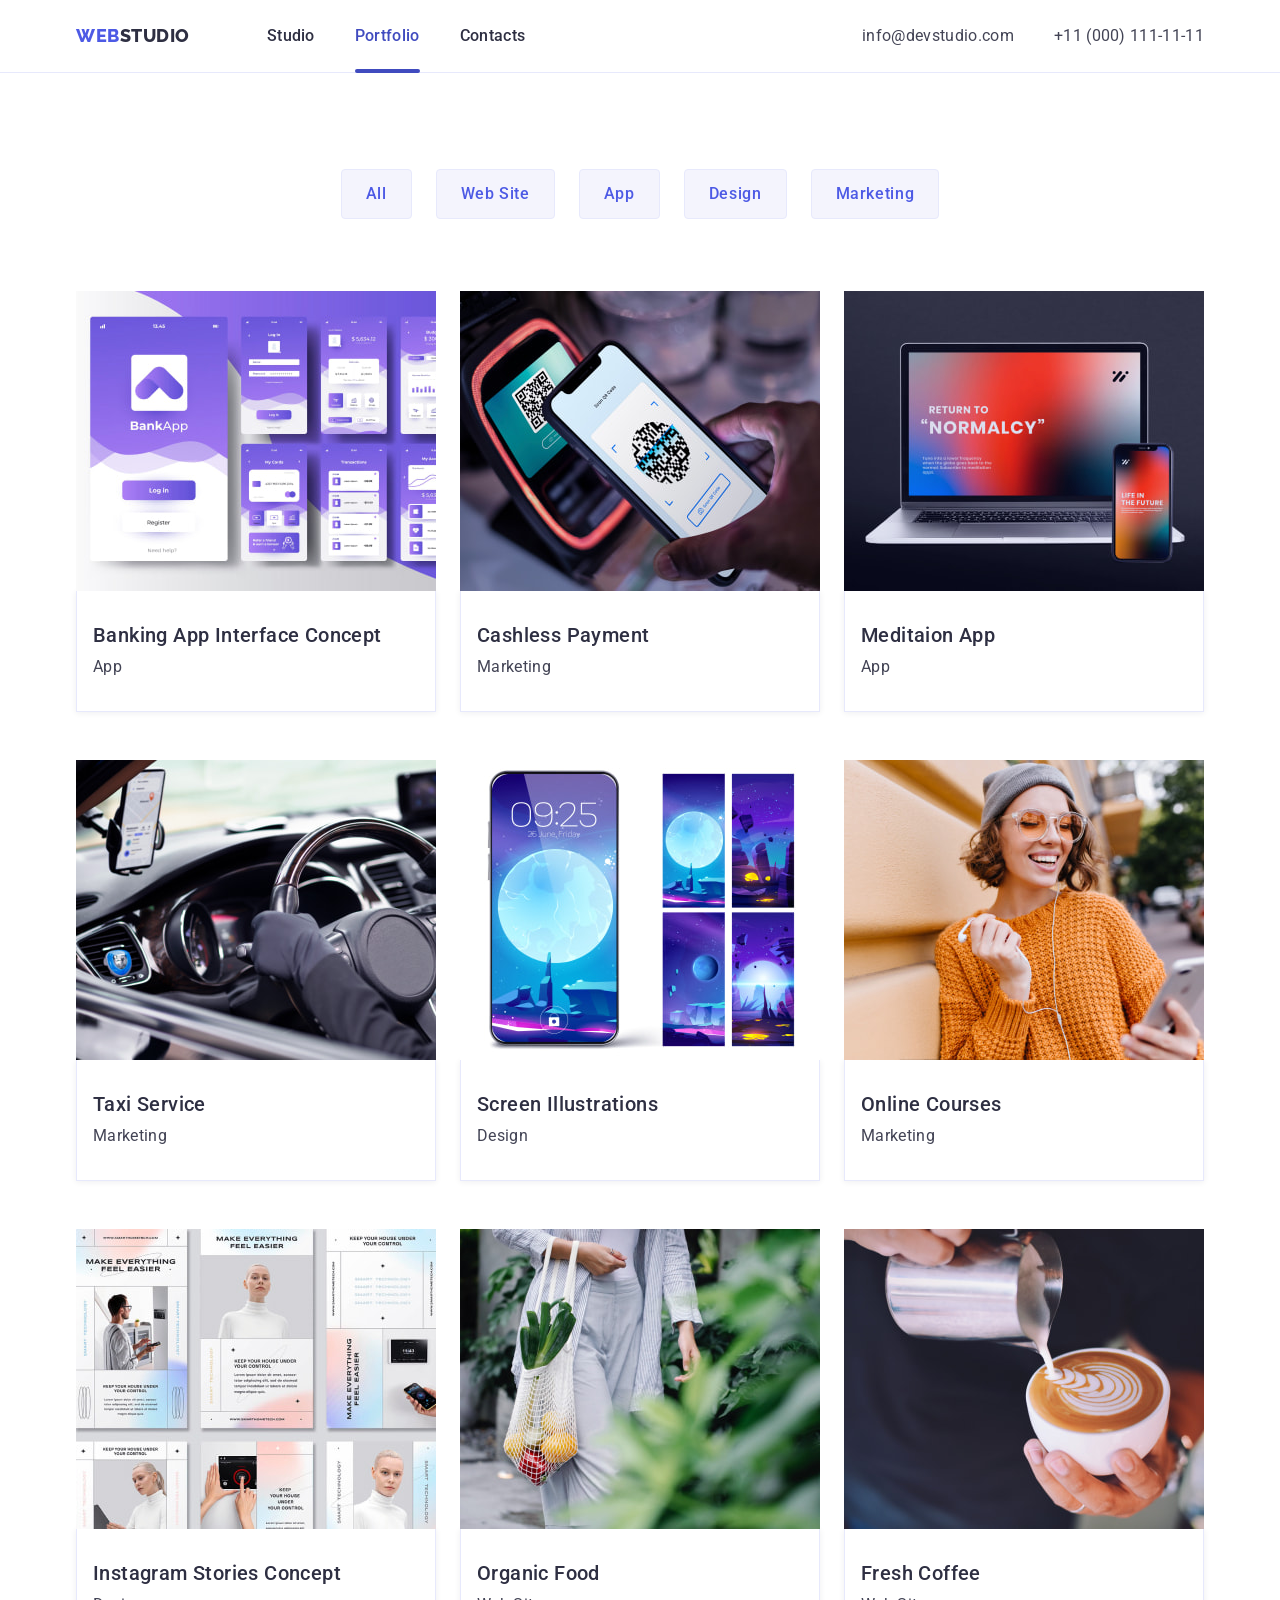
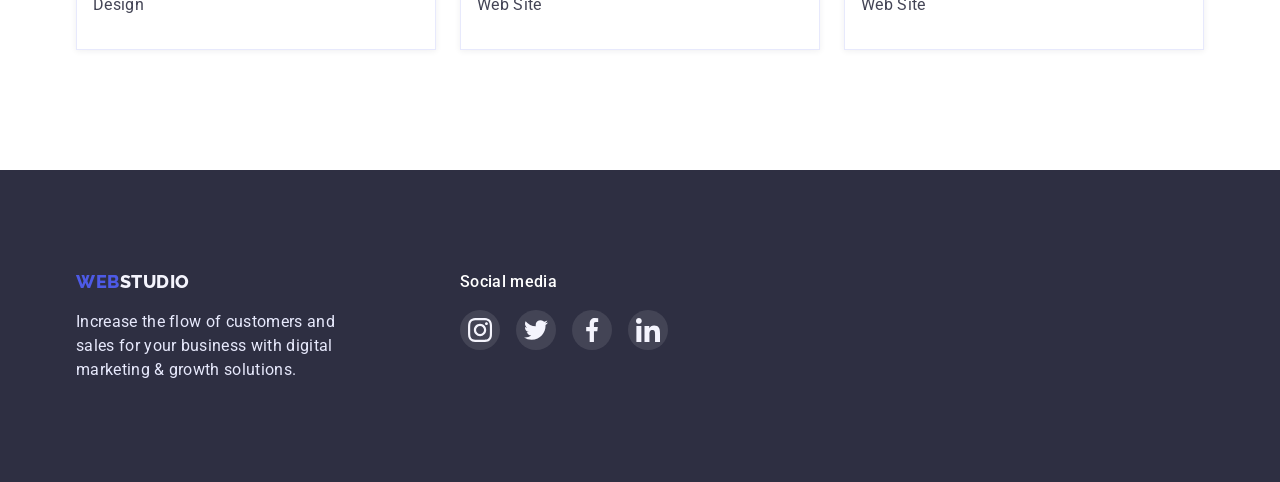
==== portfolio.html @ 549a4257 "Добавляет форму подписки" ====
<!DOCTYPE html>
<html lang="en">
  <head>
    <meta charset="UTF-8" />
    <meta http-equiv="X-UA-Compatible" content="IE=edge" />
    <meta name="viewport" content="width=device-width, initial-scale=1.0" />
    <title>Portfolio</title>
    <link rel="preconnect" href="https://fonts.googleapis.com" />
    <link rel="preconnect" href="https://fonts.gstatic.com" crossorigin />
    <link
      href="https://fonts.googleapis.com/css2?family=Raleway:wght@800&family=Roboto:wght@400;500;700&display=swap"
      rel="stylesheet"
    />
    <link
      rel="stylesheet"
      href="https://cdnjs.cloudflare.com/ajax/libs/modern-normalize/1.1.0/modern-normalize.min.css"
    />
    <link rel="stylesheet" href="./css/styles.css" />
  </head>
  <body>
    <header class="header">
      <!-- Navigation  -->
      <div class="header-container container">
        <nav class="navigation">
          <a class="nav-logo" href="./index.html"
            ><span class="logo">Web</span>Studio</a
          >
          <ul class="nav-list list">
            <li class="nav-item">
              <a class="nav-link" href="./index.html">Studio</a>
            </li>
            <li class="nav-item">
              <a class="nav-link active active-color" href="./portfolio.html"
                >Portfolio</a
              >
            </li>
            <li class="nav-item">
              <a class="nav-link" href="">Contacts</a>
            </li>
          </ul>
        </nav>

        <ul class="contacts-list list">
          <li class="contacts-item">
            <a class="contacts-link" href="mailto:info@devstudio.com"
              >info@devstudio.com</a
            >
          </li>
          <li class="contacts-item">
            <a class="contacts-link" href="tel:+11(000)1111111"
              >+11 (000) 111-11-11</a
            >
          </li>
        </ul>
      </div>
    </header>

    <main>
      <section class="works">
        <div class="container">
          <h1 class="visually-hidden">Works</h1>
          <!-- Логический заголовок -->
          <!-- buttons filter -->
          <ul class="filter-list list">
            <li><button class="filter-button" type="button">All</button></li>
            <li>
              <button class="filter-button" type="button">Web Site</button>
            </li>
            <li><button class="filter-button" type="button">App</button></li>
            <li><button class="filter-button" type="button">Design</button></li>
            <li>
              <button class="filter-button" type="button">Marketing</button>
            </li>
          </ul>

          <ul class="works-list list">
            <li class="works-item">
              <a class="works-link-box" href="">
                <div class="works-thumb">
                  <img src="./images/img.jpg" alt="img" width="360" />
                  <div class="overlay">
                    <p class="text-box">
                      14 Stylish and User-Friendly App Design Concepts · Task
                      Manager App · Calorie Tracker App · Exotic Fruit Ecommerce
                      App · Cloud Storage App
                    </p>
                  </div>
                </div>
                <div class="works-content">
                  <h2 class="works-title">Banking App Interface Concept</h2>
                  <p class="works-text">App</p>
                </div></a
              >
            </li>
            <li class="works-item">
              <a class="works-link-box" href="">
                <div class="works-thumb">
                  <img src="./images/img1.jpg" alt="img1" width="360" />
                  <div class="overlay">
                    <p class="text-box">
                      14 Stylish and User-Friendly App Design Concepts · Task
                      Manager App · Calorie Tracker App · Exotic Fruit Ecommerce
                      App · Cloud Storage App
                    </p>
                  </div>
                </div>
                <div class="works-content">
                  <h2 class="works-title">Cashless Payment</h2>
                  <p class="works-text">Marketing</p>
                </div></a
              >
            </li>
            <li class="works-item">
              <a class="works-link-box" href=""
                ><div class="works-thumb">
                  <img src="./images/img2.jpg" alt="img2" width="360" />
                  <div class="overlay">
                    <p class="text-box">
                      14 Stylish and User-Friendly App Design Concepts · Task
                      Manager App · Calorie Tracker App · Exotic Fruit Ecommerce
                      App · Cloud Storage App
                    </p>
                  </div>
                </div>
                <div class="works-content">
                  <h2 class="works-title">Meditaion App</h2>
                  <p class="works-text">App</p>
                </div></a
              >
            </li>
            <li class="works-item">
              <a class="works-link-box" href="">
                <div class="works-thumb">
                  <img src="./images/img3.jpg" alt="img3" width="360" />
                  <div class="overlay">
                    <p class="text-box">
                      14 Stylish and User-Friendly App Design Concepts · Task
                      Manager App · Calorie Tracker App · Exotic Fruit Ecommerce
                      App · Cloud Storage App
                    </p>
                  </div>
                </div>
                <div class="works-content">
                  <h2 class="works-title">Taxi Service</h2>
                  <p class="works-text">Marketing</p>
                </div></a
              >
            </li>
            <li class="works-item">
              <a class="works-link-box" href=""
                ><div class="works-thumb">
                  <img src="./images/img4.jpg" alt="img4" width="360" />
                  <div class="overlay">
                    <p class="text-box">
                      14 Stylish and User-Friendly App Design Concepts · Task
                      Manager App · Calorie Tracker App · Exotic Fruit Ecommerce
                      App · Cloud Storage App
                    </p>
                  </div>
                </div>
                <div class="works-content">
                  <h2 class="works-title">Screen Illustrations</h2>
                  <p class="works-text">Design</p>
                </div></a
              >
            </li>
            <li class="works-item">
              <a class="works-link-box" href="">
                <div class="works-thumb">
                  <img src="./images/img5.jpg" alt="img5" width="360" />
                  <div class="overlay">
                    <p class="text-box">
                      14 Stylish and User-Friendly App Design Concepts · Task
                      Manager App · Calorie Tracker App · Exotic Fruit Ecommerce
                      App · Cloud Storage App
                    </p>
                  </div>
                </div>
                <div class="works-content">
                  <h2 class="works-title">Online Courses</h2>
                  <p class="works-text">Marketing</p>
                </div></a
              >
            </li>
            <li class="works-item">
              <a class="works-link-box" href="">
                <div class="works-thumb">
                  <img src="./images/img6.jpg" alt="img6" width="360" />
                  <div class="overlay">
                    <p class="text-box">
                      14 Stylish and User-Friendly App Design Concepts · Task
                      Manager App · Calorie Tracker App · Exotic Fruit Ecommerce
                      App · Cloud Storage App
                    </p>
                  </div>
                </div>
                <div class="works-content">
                  <h2 class="works-title">Instagram Stories Concept</h2>
                  <p class="works-text">Design</p>
                </div></a
              >
            </li>
            <li class="works-item">
              <a class="works-link-box" href=""
                ><div class="works-thumb">
                  <img src="./images/img7.jpg" alt="img7" width="360" />
                  <div class="overlay">
                    <p class="text-box">
                      14 Stylish and User-Friendly App Design Concepts · Task
                      Manager App · Calorie Tracker App · Exotic Fruit Ecommerce
                      App · Cloud Storage App
                    </p>
                  </div>
                </div>
                <div class="works-content">
                  <h2 class="works-title">Organic Food</h2>
                  <p class="works-text">Web Site</p>
                </div></a
              >
            </li>
            <li class="works-item">
              <a class="works-link-box" href="">
                <div class="works-thumb">
                  <img src="./images/img8.jpg" alt="img8" width="360" />
                  <div class="overlay">
                    <p class="text-box">
                      14 Stylish and User-Friendly App Design Concepts · Task
                      Manager App · Calorie Tracker App · Exotic Fruit Ecommerce
                      App · Cloud Storage App
                    </p>
                  </div>
                </div>
                <div class="works-content">
                  <h2 class="works-title">Fresh Coffee</h2>
                  <p class="works-text">Web Site</p>
                </div></a
              >
            </li>
          </ul>
        </div>
      </section>
    </main>

    <footer class="footer">
      <div class="footer-container container">
        <div>
          <a class="f-logo" href="./index.html"
            ><span class="logo">Web</span>Studio</a
          >
          <p class="advice">
            Increase the flow of customers and sales for your business with
            digital marketing & growth solutions.
          </p>
        </div>

        <div class="media">
          <h5 class="media-title">Social media</h5>
          <ul class="social-media-list list">
            <li class="social-media-item">
              <a href="" class="social-link"
                ><svg width="40" height="40">
                  <use href="./images/icons.svg#icon-instagram"></use></svg
              ></a>
            </li>
            <li class="social-media-item">
              <a href="" class="social-link"
                ><svg width="40" height="40">
                  <use href="./images/icons.svg#icon-twitter"></use></svg
              ></a>
            </li>
            <li class="social-media-item">
              <a href="" class="social-link"
                ><svg width="40" height="40">
                  <use href="./images/icons.svg#icon-facebook"></use></svg
              ></a>
            </li>
            <li class="social-media-item">
              <a href="" class="social-link">
                <svg width="40" height="40">
                  <use href="./images/icons.svg#icon-in"></use></svg
              ></a>
            </li>
          </ul>
        </div>
      </div>
    </footer>
  </body>
</html>
---- css/styles.css ----
/* 
#FFFFFF; white
#434455; primary color
#2E2F42; secondary color
#4D5AE5; accent color
#F4F4FD; button + section color
#404BBF; button focus color
*/

:root {
  --white-color: #ffffff;
  --primary-color: #434455;
  --secondary-color: #2e2f42;
  --accent-color: #4d5ae5;
  --section-color: #f4f4fd;
  --header-color: #ffffff;
  --button-color: #404bbf;
  --text-footer: #e7e9fc;
  --icon-color: #31d0aa;
  --border-color: #8e8f99;
  --modal-color: #fcfcfc;
}

ul,
h1,
h2,
h3,
h4,
h5,
h6,
p {
  margin: 0;
  padding: 0;
}

.container {
  margin-left: auto;
  margin-right: auto;
  width: 1158px;
  padding: 0 15px;
}

body {
  background-color: var(--header-color);
  color: var(--primary-color);
  font-family: "Roboto", sans-serif;
}

img {
  display: block;
  max-width: 100%;
  height: auto;
}

/* logo */

.logo {
  color: var(--accent-color);
}

/* navigation */
.nav-logo,
.f-logo {
  font-weight: 800;
  font-size: 18px;
  line-height: 1.33;
  letter-spacing: 0.03em;
  text-decoration: none;
  font-family: "Raleway", sans-serif;
  text-transform: uppercase;

  color: var(--secondary-color);
}

/* nav-link */

.nav-link {
  position: relative;

  display: block;
  padding-top: 24px;
  padding-bottom: 24px;
  text-decoration: none;
  font-weight: 500;
  line-height: 1.5;
  letter-spacing: 0.02em;

  color: var(--secondary-color);
  transition-property: color;
  transition-duration: 250ms;
  transition-timing-function: cubic-bezier(0.4, 0, 0.2, 1);
}

.nav-link:hover,
.nav-link:focus {
  color: var(--accent-color);
}

.active::after {
  content: "";
  position: absolute;
  left: 0;
  bottom: -1px;
  width: 100%;
  height: 4px;
  background-color: var(--button-color);
  border-radius: 2px;
}

.active-color {
  color: var(--button-color);
}

.list {
  list-style: none;
}

/* contacts */

.contacts-link {
  display: block;
  text-decoration: none;
  line-height: 1.5;
  letter-spacing: 0.02em;
  padding-top: 24px;
  padding-bottom: 24px;

  color: inherit;
  transition-property: color;
  transition-duration: 250ms;
  transition-timing-function: cubic-bezier(0.4, 0, 0.2, 1);
}

.contacts-link:hover,
.contacts-link:focus {
  color: var(--accent-color);
}

/* hero */

.hero {
  width: 1440px;
  height: 600px;
  text-align: center;
  margin-left: auto;
  margin-right: auto;
  background-repeat: no-repeat;
  background-position: center;

  background-image: linear-gradient(
      to right,
      rgba(46, 47, 66, 0.7),
      rgba(46, 47, 66, 0.7)
    ),
    url("../images/people-office.jpg");
  background-color: var(--secondary-color);
}
.hero-title {
  max-width: 496px;
  margin-bottom: 48px;
  margin-left: auto;
  margin-right: auto;

  font-weight: 700;
  font-size: 56px;
  line-height: 1.07;
  letter-spacing: 0.02em;

  color: var(--header-color);
  animation-name: titleanim;
  animation-duration: 300ms;
  animation-timing-function: linear;
}

@keyframes titleanim {
  0% {
    transform: scaleY(0);
  }

  100% {
    transform: scaleY(1);
  }
}

/* button hero*/

.hero-btn {
  font-family: inherit;
  font-weight: 500;
  font-size: 16px;
  line-height: 1.2;
  letter-spacing: 0.04em;
  padding: 16px 32px;

  border-radius: 4px;
  border: none;
  background-color: var(--accent-color);
  box-shadow: 0px 4px 4px rgba(0, 0, 0, 0.15);
  color: var(--header-color);
  transition-property: background-color;
  transition-duration: 250ms;
  transition-timing-function: cubic-bezier(0.4, 0, 0.2, 1);
}

.hero-btn:hover,
.hero-btn:focus {
  background-color: var(--button-color);
  cursor: pointer;
  border-color: var(--accent-color);
}

/* titles h2-h6*/

.content-text {
  width: 100%;
  text-overflow: ellipsis;
  overflow: hidden;
  white-space: nowrap;
  line-height: 1.5;
  letter-spacing: 0.02em;
  margin-bottom: 8px;
}
/* Фоновые иконки секции advantages */
.advan-item::before {
  display: block;
  content: "";
  border-radius: 4px;
  margin-bottom: 8px;
  height: 112px;
  background-repeat: no-repeat;
  background-position: center;

  background-color: var(--section-color);
}

.icon-antenna::before {
  background-image: url("../images/antenna.svg");
}

.icon-clock::before {
  background-image: url("../images/clock.svg");
}

.icon-diagram::before {
  background-image: url("../images/diagram.svg");
}

.icon-astronaut::before {
  background-image: url("../images/astronaut.svg");
}

/* section our team */

.team {
  padding-top: 120px;
  padding-bottom: 120px;

  background-color: var(--section-color);
}

.team-item {
  width: calc((100% - 72px) / 4);
  border-radius: 0px 0px 4px 4px;

  background-color: var(--white-color);
}

.soc-list {
  display: flex;
  justify-content: center;
  gap: 24px;
}

.soc-item {
  width: 40px;
  height: 40px;
}

.soc-link {
  display: flex;
  width: 100%;
  height: 100%;
  border-radius: 50%;
  align-items: center;
  justify-content: center;

  background-color: var(--accent-color);
  transition-property: background-color;
  transition-duration: 250ms;
  transition-timing-function: cubic-bezier(0.4, 0, 0.2, 1);
}

.soc-link:hover,
.soc-link:focus {
  background-color: var(--button-color);
}

.advan-title,
.content-title,
.works-title {
  font-weight: 500;
  font-size: 20px;
  line-height: 1.2;
  letter-spacing: 0.02em;
  margin-bottom: 8px;

  color: var(--secondary-color);
}

.advan-text,
.works-text {
  line-height: 1.5;
  letter-spacing: 0.02em;
  max-width: 264px;
}

.projects-title,
.team-title {
  font-weight: 700;
  font-size: 36px;
  line-height: 1.11;
  letter-spacing: 0.02em;
  margin-bottom: 72px;
  text-align: center;

  color: var(--secondary-color);
}

/* text footer */

.advice {
  line-height: 1.5;
  letter-spacing: 0.02em;
  max-width: 264px;

  color: var(--text-footer);
}

.footer {
  padding-top: 100px;
  padding-bottom: 100px;

  background-color: var(--secondary-color);
}

.media-title {
  font-size: 16px;
  font-weight: 500;
  line-height: 1.5;
  letter-spacing: 0.02em;
  margin-bottom: 16px;

  color: var(--white-color);
}

.social-media-list {
  display: flex;
  gap: 16px;
}

.social-media-item {
  width: 40px;
  height: 40px;
}

.social-link {
  display: block;
  width: 100%;
  height: 100%;
  border-radius: 50%;

  transition-property: background-color;
  transition-duration: 250ms;
  transition-timing-function: cubic-bezier(0.4, 0, 0.2, 1);
}

.social-link:hover,
.social-link:focus {
  background-color: var(--icon-color);
}

/* Клиенты */

.customers {
  padding: 130px 0 120px 0;
}

.customers-title {
  text-align: center;
  font-size: 36px;
  line-height: 1.11;
  letter-spacing: 0.02em;
  margin-bottom: 72px;

  color: var(--secondary-color);
}

.customers-list {
  display: flex;
  gap: 24px;
  justify-content: center;
}

.customers-item {
  width: 168px;
  height: 88px;
}

.customers-link {
  display: block;
  width: 100%;
  height: 100%;
  border: 1px solid var(--border-color);
  border-radius: 4px;
  padding: 16px 32px;
  fill: var(--border-color);
  transition-property: fill, border;
  transition-duration: 250ms, 250ms;
  transition-timing-function: cubic-bezier(0.4, 0, 0.2, 1),
    cubic-bezier(0.4, 0, 0.2, 1);
}

.customers-link:hover,
.customers-link:focus {
  fill: var(--button-color);
  border: 1px solid var(--button-color);
  border-radius: 4px;
}

.media {
  margin-left: 120px;
}

.footer-container {
  display: flex;
}

.f-logo {
  color: var(--section-color);

  display: block;
  margin-bottom: 16px;
}

.header {
  border-bottom: 1px solid var(--text-footer);
}

.header-container {
  display: flex;
}

.contacts-container {
  padding-top: 24px;
  padding-bottom: 24px;
}

.navigation {
  display: flex;
  align-items: center;
}

.nav-list {
  display: flex;
  align-items: center;
  gap: 40px;
  margin-left: 77px;
}

.contacts-list {
  display: flex;
  gap: 40px;
  margin-left: auto;
}

.hero {
  padding: 192px 0;
}

.advantages {
  padding-top: 120px;
}

.advan-list {
  display: flex;
  gap: 24px;
}

.projects {
  padding-top: 120px;
  padding-bottom: 120px;
}

.projects-list {
  display: flex;
  gap: 24px;
}

.projects-item {
  width: calc((100% - 48px) / 3);
}

.team-list {
  display: flex;
  gap: 24px;
}

.team-content {
  text-align: center;
  padding: 32px 16px;
  box-shadow: 0px 1px 6px rgba(46, 47, 66, 0.08),
    0px 1px 1px rgba(46, 47, 66, 0.16), 0px 2px 1px rgba(46, 47, 66, 0.08);
}

.sub-form {
  margin-left: 80px;
}

.sub-title {
  font-weight: 500;
  line-height: 1.5;
  letter-spacing: 0.02em;
  color: var(--white-color);
}

.label-post {
  display: block;
  font-size: 12px;
  line-height: 2;
  letter-spacing: 0.04em;

  color: rgba(255, 255, 255, 0.6);
}

.post-text {
  padding: 8px 16px;
  margin-right: 24px;
  width: 264px;
  height: 40px;
}

.sub-btn {
  padding: 8px 64px 8px 24px;

  font-weight: 500;
  line-height: 1.5;
  letter-spacing: 0.04em;

  color: var(--white-color);
  background: var(--accent-color);
  border-radius: 4px;
  border: none;
}

.sub-group {
  display: flex;
}
/* ----------Portfolio---------- */

/* filter */

.filter-button {
  font-family: inherit;
  font-weight: 500;
  line-height: 1.5;
  letter-spacing: 0.04em;

  padding: 12px 24px;
  border: 1px solid var(--text-footer);
  border-radius: 4px;

  background-color: var(--section-color);
  color: var(--accent-color);
  transition-property: background-color, color, border, box-shadow;
  transition-duration: 250ms, 250ms, 250ms, 250ms;
  transition-timing-function: cubic-bezier(0.4, 0, 0.2, 1),
    cubic-bezier(0.4, 0, 0.2, 1), cubic-bezier(0.4, 0, 0.2, 1),
    cubic-bezier(0.4, 0, 0.2, 1);
}

.filter-button:hover,
.filter-button:focus {
  color: var(--white-color);
  background-color: var(--accent-color);
  cursor: pointer;
  border: 1px solid var(--accent-color);
  box-shadow: 0px 3px 1px rgba(0, 0, 0, 0.1), 0px 2px 1px rgba(0, 0, 0, 0.08),
    0px 2px 2px rgba(0, 0, 0, 0.12);
}

.filter-list {
  display: flex;
  justify-content: center;
  gap: 24px;
}

.works {
  padding-top: 96px;
  padding-bottom: 120px;
}

.works-list {
  margin-top: 72px;
  display: flex;
  flex-wrap: wrap;
  row-gap: 48px;
  column-gap: 24px;
}

.works-content {
  width: 100%;
  padding: 32px 32px 32px 16px;
  border: 1px solid var(--text-footer);
  border-top: none;
  box-shadow: 0px 1px 6px rgba(46, 47, 66, 0.08);
  overflow: auto;
}

.works-item {
  background-color: #ffffff;
}

.works-link-box {
  display: block;
  max-width: 360px;
  max-height: 421px;
  text-decoration: none;
  color: inherit;
  transition-property: box-shadow;
  transition-duration: 250ms;
  transition-timing-function: cubic-bezier(0.4, 0, 0.2, 1);
}

.works-thumb {
  position: relative;
  overflow: hidden;
}

.overlay {
  position: absolute;
  width: 100%;
  height: 100%;
  top: 0;
  left: 0;
  transform: translateY(100%);
  background-color: var(--accent-color);
  transition-property: transform;
  transition-duration: 250ms;
  transition-timing-function: cubic-bezier(0.4, 0, 0.2, 1);
}

.text-box {
  position: absolute;
  top: 0;
  left: 50%;
  transform: translateX(-50%);
  padding: 40px 32px;
  width: 296px;
  line-height: 1.5;
  letter-spacing: 0.02em;
  color: var(--section-color);
}

.works-link-box:hover .overlay,
.works-link-box:focus .overlay {
  transform: translateY(0);
}

.works-link-box:hover {
  box-shadow: 0px 1px 6px rgba(46, 47, 66, 0.08),
    0px 1px 1px rgba(46, 47, 66, 0.16), 0px 2px 1px rgba(46, 47, 66, 0.08);
}
.is-hidden {
  opacity: 0;
  pointer-events: none;
}

.backdrop {
  position: fixed;
  top: 0;
  left: 0;
  display: block;
  width: 100vw;
  height: 100vh;
  background: rgba(46, 47, 66, 0.4);
  transition: opacity 250ms cubic-bezier(0.4, 0, 0.2, 1),
    visibility 250ms cubic-bezier(0.4, 0, 0.2, 1);
}

.modal {
  position: absolute;
  top: 50%;
  left: 50%;
  width: 408px;
  height: 576px;
  box-shadow: 0px 1px 1px rgba(0, 0, 0, 0.14), 0px 1px 3px rgba(0, 0, 0, 0.12),
    0px 2px 1px rgba(0, 0, 0, 0.2);
  border-radius: 4px;
  background-color: var(--modal-color);
  transform: translate(-50%, -50%) scaleX(1);
  transition-property: transform;
  transition-duration: 250ms;
  transition-timing-function: cubic-bezier(0.4, 0, 0.2, 1);
}

.backdrop.is-hidden .modal {
  transform: translate(-50%, -50%) scaleX(0);
}

.button-close {
  position: absolute;
  top: 24px;
  right: 24px;
  width: 24px;
  height: 24px;
  background: var(--text-footer);
  border: 1px solid rgba(0, 0, 0, 0.1);
  border-radius: 50%;
  display: block;
  padding: 0;
}

.button-close:active {
  background-color: var(--button-color);
  fill: var(--white-color);
}

.visually-hidden {
  position: absolute;
  white-space: nowrap;
  width: 1px;
  height: 1px;
  overflow: hidden;
  border: 0;
  padding: 0;
  clip: rect(0 0 0 0);
  clip-path: inset(50%);
  margin: -1px;
}
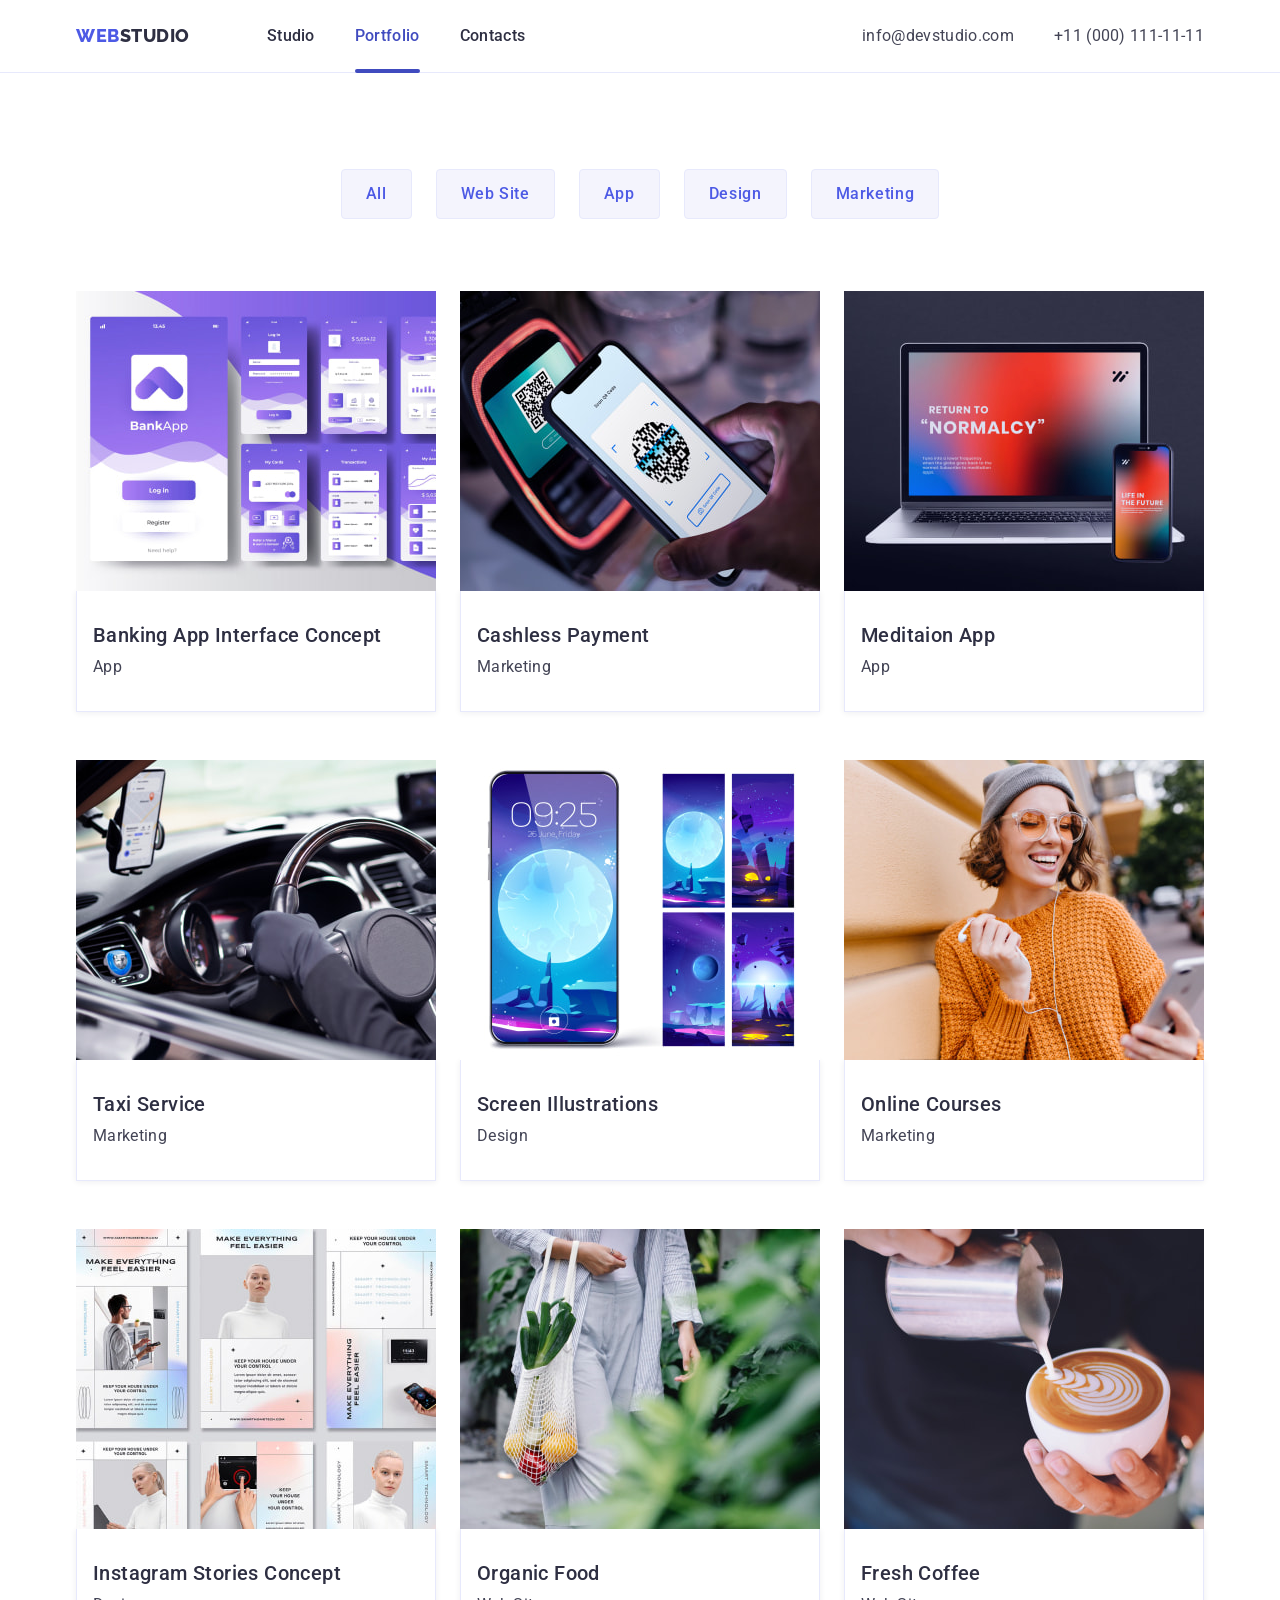
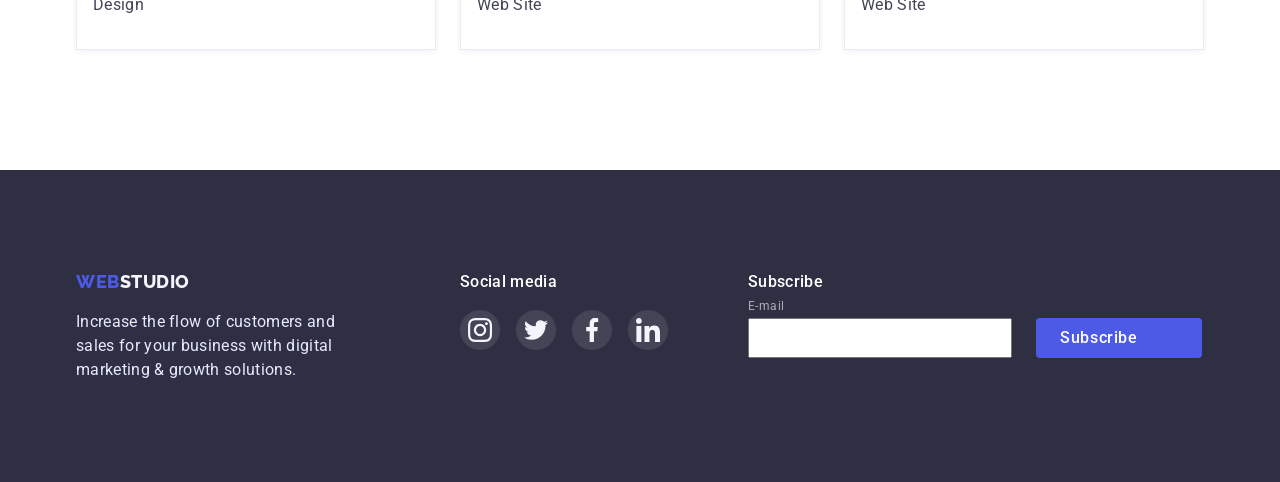
==== commit 7a5ce881: "Добавляет форму подписки" ====
--- a/portfolio.html
+++ b/portfolio.html
@@ -282,6 +282,14 @@
             </li>
           </ul>
         </div>
+        <form class="sub-form">
+          <b class="sub-title">Subscribe</b>
+          <label class="label-post" for="post">E-mail</label>
+          <div class="sub-group">
+            <input class="post-text" type="text" name="post" id="post" />
+            <button class="sub-btn" type="submit">Subscribe</button>
+          </div>
+        </form>
       </div>
     </footer>
   </body>
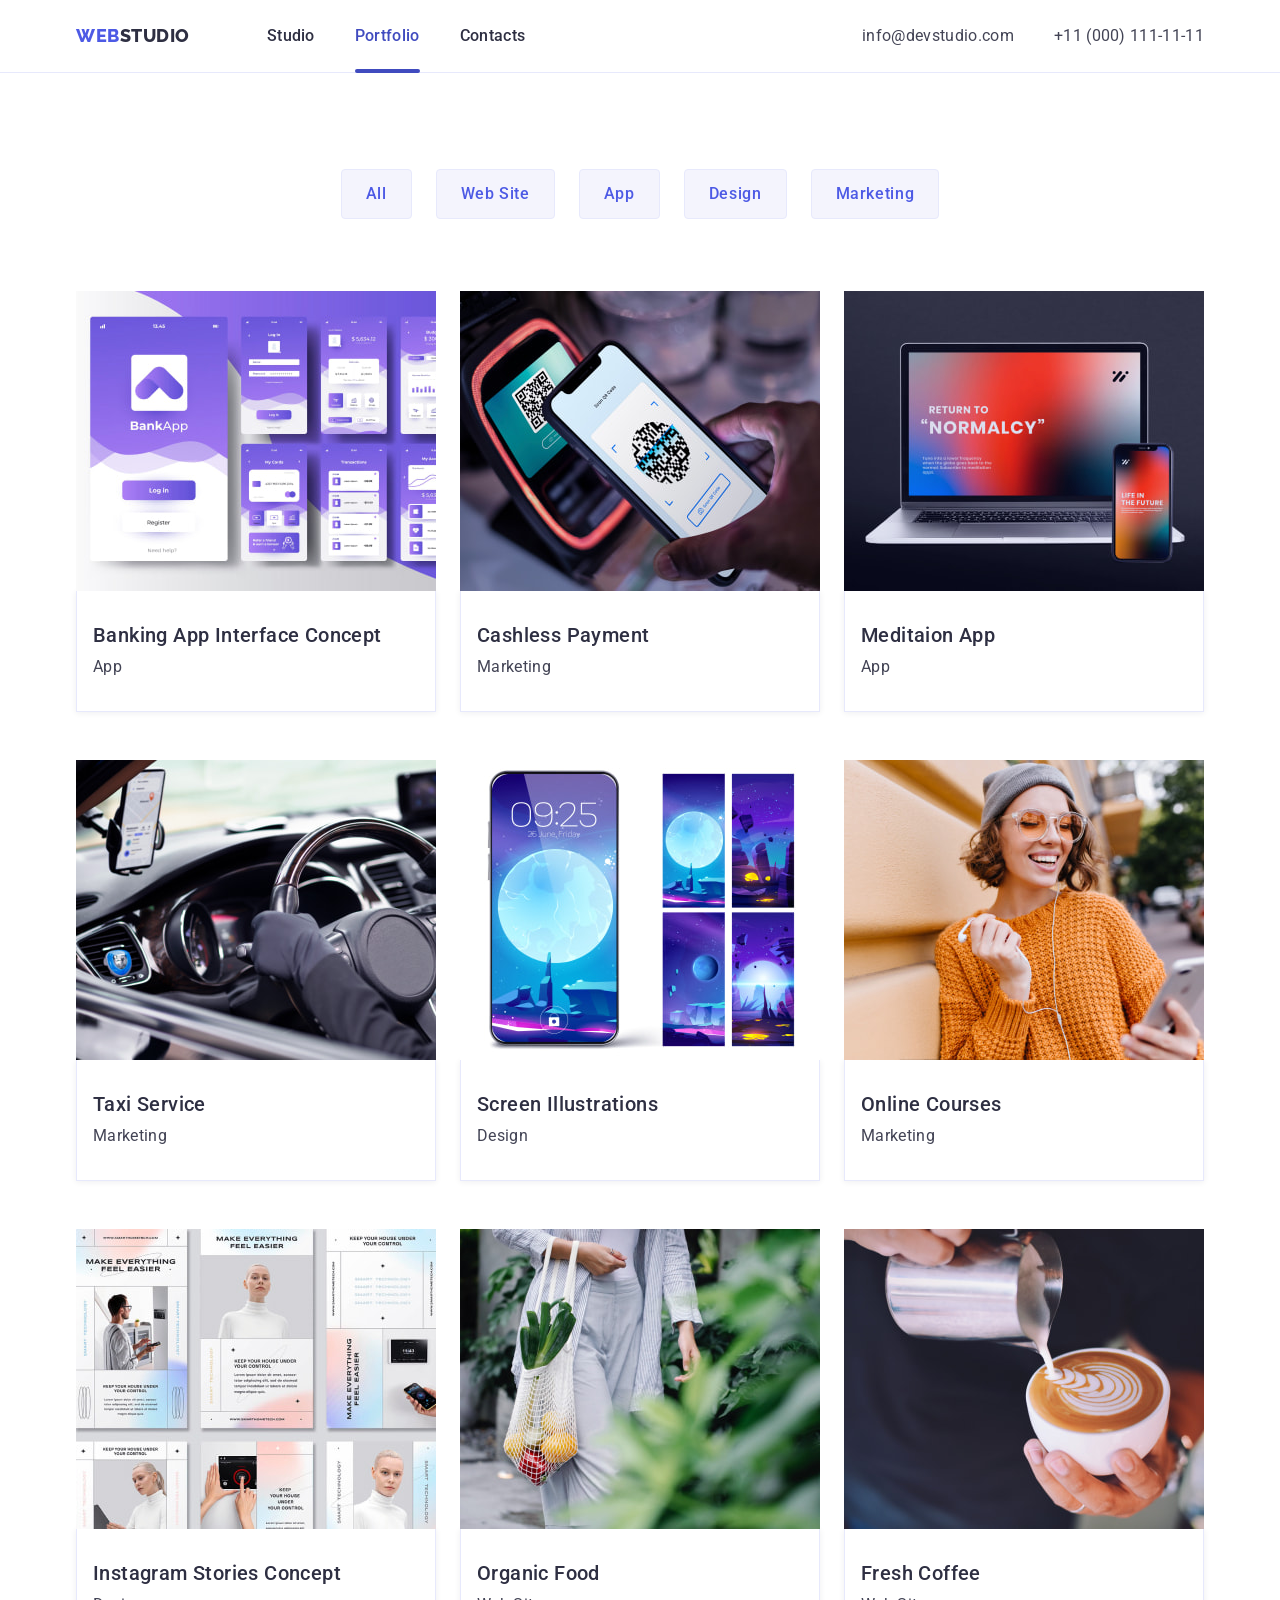
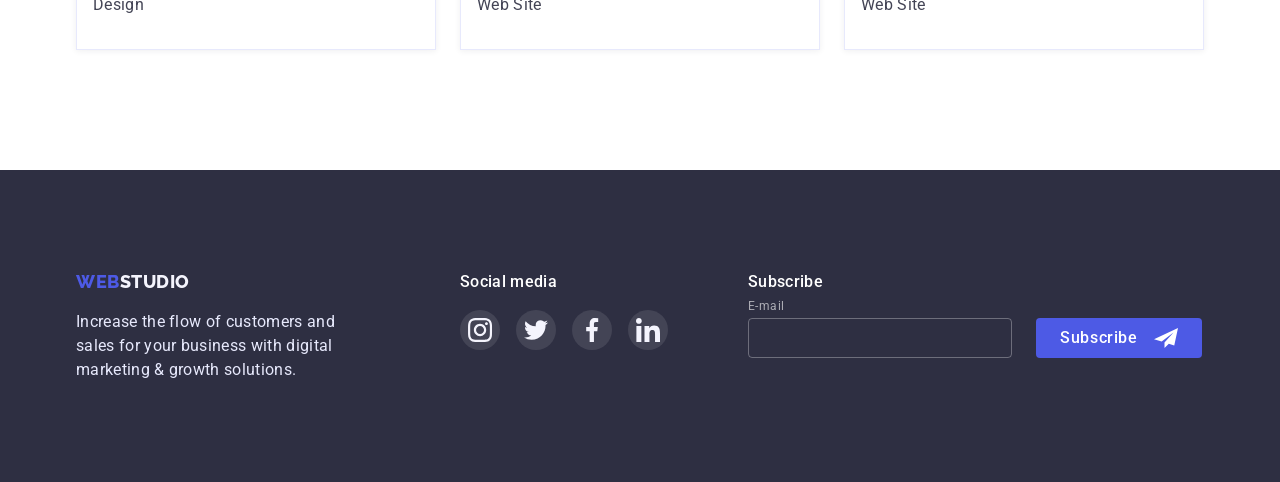
==== commit ac3003f3: "Оформляет модалку" ====
--- a/portfolio.html
+++ b/portfolio.html
@@ -283,11 +283,24 @@
           </ul>
         </div>
         <form class="sub-form">
-          <b class="sub-title">Subscribe</b>
+          <span class="sub-title">Subscribe</span>
           <label class="label-post" for="post">E-mail</label>
           <div class="sub-group">
-            <input class="post-text" type="text" name="post" id="post" />
-            <button class="sub-btn" type="submit">Subscribe</button>
+            <input
+              class="post-text"
+              type="email"
+              name="post"
+              id="post"
+              required
+            />
+            <div class="button-group">
+              <button class="sub-btn" type="submit">
+                Subscribe
+                <svg class="sub-icon" width="24px" height="24px">
+                  <use href="./images/icons.svg#icon-subscribe"></use>
+                </svg>
+              </button>
+            </div>
           </div>
         </form>
       </div>
--- a/css/styles.css
+++ b/css/styles.css
@@ -19,6 +19,7 @@
   --icon-color: #31d0aa;
   --border-color: #8e8f99;
   --modal-color: #fcfcfc;
+  --check-color: #757575;
 }
 
 ul,
@@ -139,7 +140,7 @@
 /* hero */
 
 .hero {
-  width: 1440px;
+  max-width: 1440px;
   height: 600px;
   text-align: center;
   margin-left: auto;
@@ -190,7 +191,8 @@
   font-size: 16px;
   line-height: 1.2;
   letter-spacing: 0.04em;
-  padding: 16px 32px;
+  width: 169px;
+  height: 56px;
 
   border-radius: 4px;
   border: none;
@@ -533,10 +535,12 @@
 }
 
 .post-text {
-  padding: 8px 16px;
-  margin-right: 24px;
+  padding-left: 16px;
   width: 264px;
   height: 40px;
+  border: 1px solid rgba(255, 255, 255, 0.3);
+  border-radius: 4px;
+  background-color: transparent;
 }
 
 .sub-btn {
@@ -554,7 +558,20 @@
 
 .sub-group {
   display: flex;
-}
+  gap: 24px;
+}
+
+.button-group {
+  position: relative;
+}
+
+.sub-icon {
+  position: absolute;
+  right: 24px;
+  top: 50%;
+  transform: translateY(-50%);
+}
+
 /* ----------Portfolio---------- */
 
 /* filter */
@@ -691,8 +708,10 @@
   position: absolute;
   top: 50%;
   left: 50%;
+  padding-left: 24px;
+  padding-right: 24px;
   width: 408px;
-  height: 576px;
+  height: 584px;
   box-shadow: 0px 1px 1px rgba(0, 0, 0, 0.14), 0px 1px 3px rgba(0, 0, 0, 0.12),
     0px 2px 1px rgba(0, 0, 0, 0.2);
   border-radius: 4px;
@@ -701,6 +720,75 @@
   transition-property: transform;
   transition-duration: 250ms;
   transition-timing-function: cubic-bezier(0.4, 0, 0.2, 1);
+}
+
+.modal-title {
+  padding-top: 72px;
+  margin-bottom: 14px;
+  font-weight: 500;
+  font-size: 16px;
+  line-height: 1.5;
+  text-align: center;
+  letter-spacing: 0.02em;
+  color: var(--secondary-color);
+}
+
+.input-modal {
+  width: 360px;
+  height: 40px;
+  margin-bottom: 8px;
+  padding-left: 38px;
+  border-radius: 4px;
+  border: 1px solid rgba(33, 33, 33, 0.2);
+}
+
+.label-modal {
+  font-size: 12px;
+  line-height: 1.33;
+  letter-spacing: 0.04em;
+  color: var(--border-color);
+}
+
+.text-modal {
+  margin-bottom: 16px;
+  width: 360px;
+  height: 120px;
+  resize: none;
+  border: 1px solid rgba(33, 33, 33, 0.2);
+  border-radius: 4px;
+}
+
+.text-modal::placeholder {
+  padding-left: 16px;
+  padding-top: 8px;
+  font-size: 12px;
+  line-height: 1.33;
+  letter-spacing: 0.04em;
+  color: rgba(117, 117, 117, 0.5);
+}
+
+.btn-modal {
+  display: block;
+  width: 169px;
+  height: 56px;
+  margin: 24px auto 0;
+  font-weight: 500;
+  line-height: 1.5;
+  letter-spacing: 0.04em;
+
+  color: var(--white-color);
+  background: #4d5ae5;
+  box-shadow: 0px 4px 4px rgba(0, 0, 0, 0.15);
+  border-radius: 4px;
+  border: none;
+}
+
+.priv-check {
+  font-weight: 400;
+  font-size: 12px;
+  line-height: 1.33;
+  letter-spacing: 0.04em;
+  color: var(--check-color);
 }
 
 .backdrop.is-hidden .modal {
@@ -723,6 +811,11 @@
 .button-close:active {
   background-color: var(--button-color);
   fill: var(--white-color);
+  border-color: var(--button-color);
+}
+
+.priv-link {
+  color: var(--accent-color);
 }
 
 .visually-hidden {
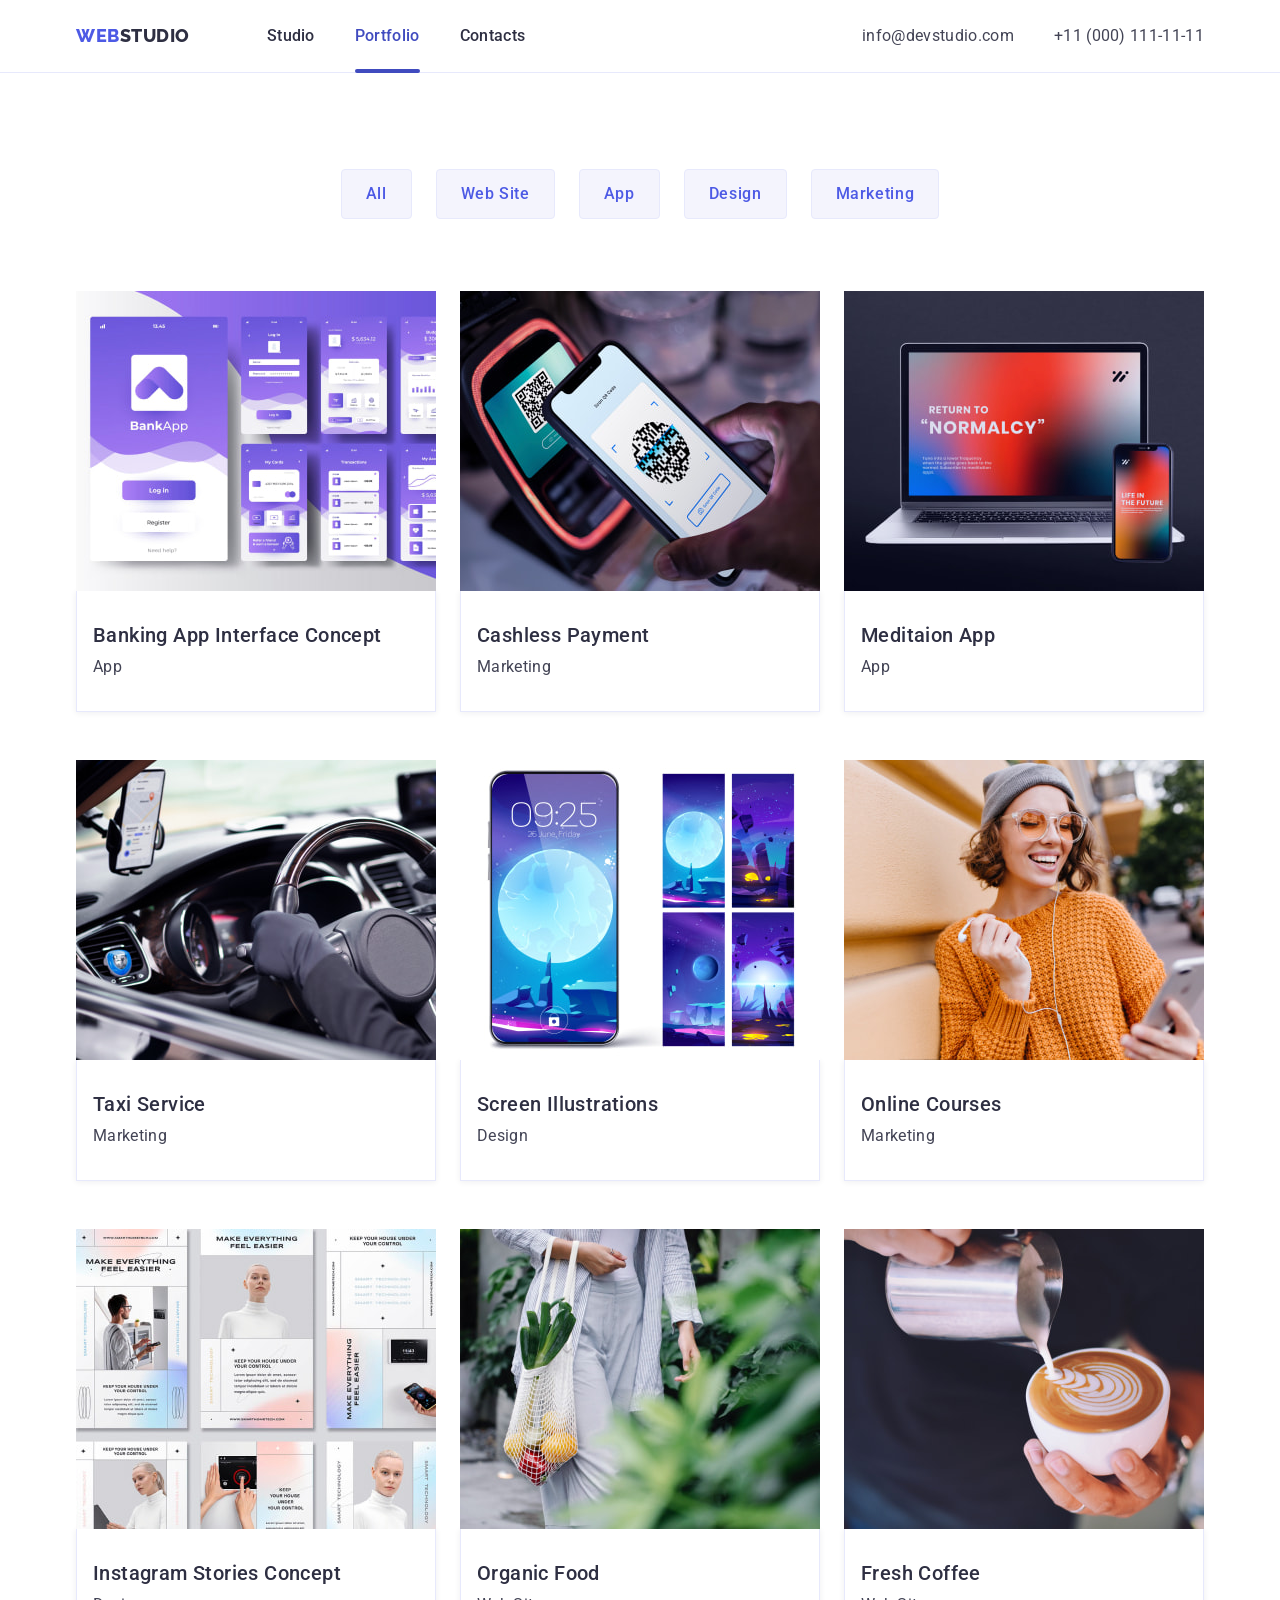
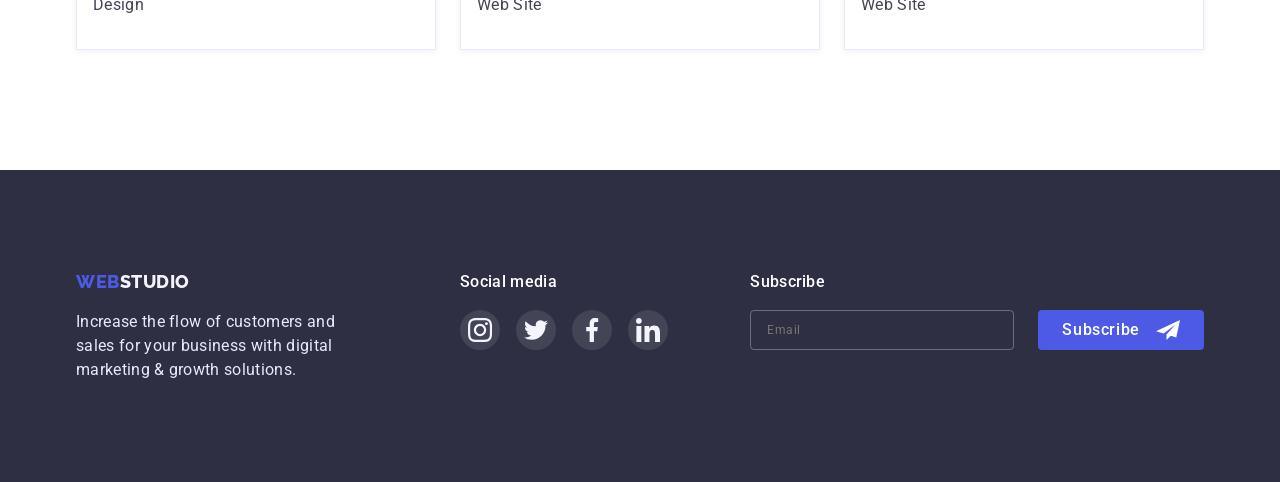
==== commit 6b7db489: "Добавляет анимацию и стили" ====
--- a/portfolio.html
+++ b/portfolio.html
@@ -284,7 +284,6 @@
         </div>
         <form class="sub-form">
           <span class="sub-title">Subscribe</span>
-          <label class="label-post" for="post">E-mail</label>
           <div class="sub-group">
             <input
               class="post-text"
@@ -292,6 +291,8 @@
               name="post"
               id="post"
               required
+              autocomplete="off"
+              placeholder="Email"
             />
             <div class="button-group">
               <button class="sub-btn" type="submit">
--- a/css/styles.css
+++ b/css/styles.css
@@ -175,11 +175,11 @@
 
 @keyframes titleanim {
   0% {
-    transform: scaleY(0);
+    transform: scale(0);
   }
 
   100% {
-    transform: scaleY(1);
+    transform: scale(1);
   }
 }
 
@@ -425,8 +425,7 @@
 .customers-link:hover,
 .customers-link:focus {
   fill: var(--button-color);
-  border: 1px solid var(--button-color);
-  border-radius: 4px;
+  border-color: var(--button-color);
 }
 
 .media {
@@ -515,7 +514,7 @@
 }
 
 .sub-form {
-  margin-left: 80px;
+  margin-left: auto;
 }
 
 .sub-title {
@@ -523,15 +522,6 @@
   line-height: 1.5;
   letter-spacing: 0.02em;
   color: var(--white-color);
-}
-
-.label-post {
-  display: block;
-  font-size: 12px;
-  line-height: 2;
-  letter-spacing: 0.04em;
-
-  color: rgba(255, 255, 255, 0.6);
 }
 
 .post-text {
@@ -541,6 +531,11 @@
   border: 1px solid rgba(255, 255, 255, 0.3);
   border-radius: 4px;
   background-color: transparent;
+
+  font-size: 12px;
+  line-height: 2;
+  letter-spacing: 0.04em;
+  color: rgba(255, 255, 255, 0.6);
 }
 
 .sub-btn {
@@ -551,14 +546,24 @@
   letter-spacing: 0.04em;
 
   color: var(--white-color);
-  background: var(--accent-color);
+  background-color: var(--accent-color);
   border-radius: 4px;
   border: none;
+
+  transition-property: background-color;
+  transition-duration: 250ms;
+  transition-timing-function: cubic-bezier(0.4, 0, 0.2, 1);
+}
+
+.sub-btn:hover,
+.sub-btn:focus {
+  background-color: var(--button-color);
 }
 
 .sub-group {
   display: flex;
   gap: 24px;
+  margin-top: 16px;
 }
 
 .button-group {
@@ -736,10 +741,37 @@
 .input-modal {
   width: 360px;
   height: 40px;
-  margin-bottom: 8px;
   padding-left: 38px;
   border-radius: 4px;
   border: 1px solid rgba(33, 33, 33, 0.2);
+  caret-color: var(--icon-color);
+}
+
+.input-modal:focus,
+.text-modal:focus {
+  border-color: var(--accent-color);
+  outline: none;
+}
+
+.input-modal:focus + .icon-name {
+  fill: var(--accent-color);
+}
+
+.icon-name {
+  fill: var(--secondary-color);
+}
+
+.input-wrap {
+  position: relative;
+  display: block;
+  margin-bottom: 8px;
+}
+
+.icon-modal {
+  position: absolute;
+  top: 50%;
+  left: 16px;
+  transform: translateY(-50%);
 }
 
 .label-modal {
@@ -756,6 +788,8 @@
   resize: none;
   border: 1px solid rgba(33, 33, 33, 0.2);
   border-radius: 4px;
+  caret-color: var(--icon-color);
+  padding-left: 10px;
 }
 
 .text-modal::placeholder {
@@ -777,18 +811,47 @@
   letter-spacing: 0.04em;
 
   color: var(--white-color);
-  background: #4d5ae5;
+  background-color: #4d5ae5;
   box-shadow: 0px 4px 4px rgba(0, 0, 0, 0.15);
   border-radius: 4px;
   border: none;
+
+  transition-property: background-color;
+  transition-duration: 250ms;
+  transition-timing-function: cubic-bezier(0.4, 0, 0.2, 1);
+}
+
+.btn-modal:hover,
+.btn-modal:focus {
+  background-color: var(--button-color);
 }
 
 .priv-check {
-  font-weight: 400;
+  display: flex;
+  align-items: center;
   font-size: 12px;
   line-height: 1.33;
   letter-spacing: 0.04em;
   color: var(--check-color);
+  user-select: none;
+}
+
+.priv-wrap {
+  width: 16px;
+  height: 16px;
+  margin-right: 8px;
+  border: 1.25px solid #2e2f42;
+  border-radius: 2px;
+  display: flex;
+  align-items: center;
+  justify-content: center;
+  fill: transparent;
+}
+
+.input-check:checked + .priv-check > .priv-wrap {
+  background-color: var(--button-color);
+  fill: #f4f4fd;
+  border-color: var(--button-color);
 }
 
 .backdrop.is-hidden .modal {
@@ -806,6 +869,18 @@
   border-radius: 50%;
   display: block;
   padding: 0;
+
+  transition-property: background-color, border-color;
+  transition-duration: 250ms, 250ms;
+  transition-timing-function: cubic-bezier(0.4, 0, 0.2, 1),
+    cubic-bezier(0.4, 0, 0.2, 1);
+}
+
+.button-close:hover,
+.button-close:focus {
+  background-color: var(--accent-color);
+  fill: var(--white-color);
+  border-color: var(--accent-color);
 }
 
 .button-close:active {
@@ -815,7 +890,17 @@
 }
 
 .priv-link {
+  margin-left: 4px;
   color: var(--accent-color);
+
+  transition-property: color;
+  transition-duration: 250ms;
+  transition-timing-function: cubic-bezier(0.4, 0, 0.2, 1);
+}
+
+.priv-link:hover,
+.priv-link:focus {
+  color: var(--button-color);
 }
 
 .visually-hidden {
